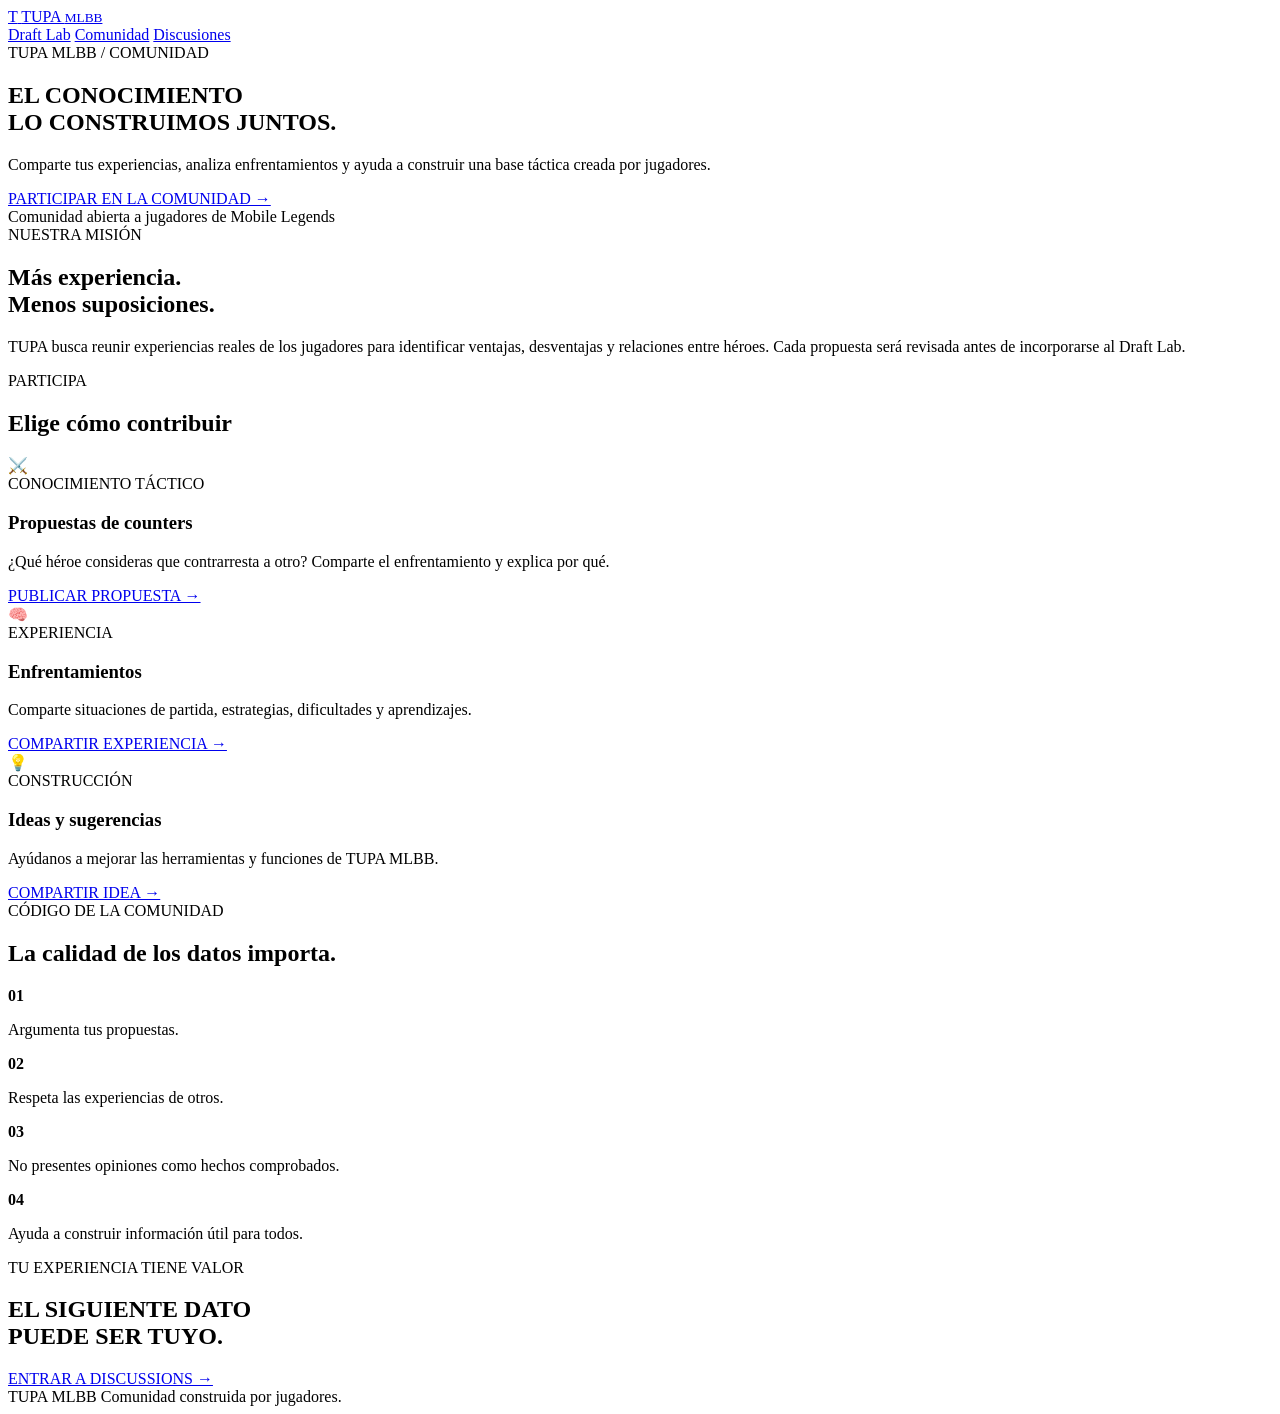
==== community.html @ 21a223ef "Create community.html" ====
<!DOCTYPE html>
<html lang="es">
<head>
  <meta charset="UTF-8">
  <meta name="viewport" content="width=device-width, initial-scale=1.0">
  <meta name="theme-color" content="#080b12">
  <title>Comunidad TUPA | MLBB</title>
  <link rel="stylesheet" href="css/community.css">
</head>
<body>

  <header class="topbar">
    <a class="brand" href="index.html">
      <span class="brand-mark">T</span>
      <span>TUPA <small>MLBB</small></span>
    </a>

    <nav>
      <a href="index.html">Draft Lab</a>
      <a href="community.html" class="active">Comunidad</a>
      <a href="https://github.com/yeismarjose2002-tech/mlbb-lab/discussions"
         target="_blank" rel="noopener">Discusiones</a>
    </nav>
  </header>

  <main>
    <section class="hero">
      <span class="eyebrow">TUPA MLBB / COMUNIDAD</span>
      <h1>EL CONOCIMIENTO<br><span>LO CONSTRUIMOS JUNTOS.</span></h1>
      <p>
        Comparte tus experiencias, analiza enfrentamientos
        y ayuda a construir una base táctica creada por jugadores.
      </p>

      <a class="primary-button"
         href="https://github.com/yeismarjose2002-tech/mlbb-lab/discussions"
         target="_blank" rel="noopener">
        PARTICIPAR EN LA COMUNIDAD →
      </a>

      <div class="hero-note">
        <span class="status-dot"></span>
        Comunidad abierta a jugadores de Mobile Legends
      </div>
    </section>

    <section class="intro section">
      <div>
        <span class="eyebrow">NUESTRA MISIÓN</span>
        <h2>Más experiencia.<br>Menos suposiciones.</h2>
      </div>
      <p>
        TUPA busca reunir experiencias reales de los jugadores para
        identificar ventajas, desventajas y relaciones entre héroes.
        Cada propuesta será revisada antes de incorporarse al Draft Lab.
      </p>
    </section>

    <section class="section">
      <div class="section-heading">
        <span class="eyebrow">PARTICIPA</span>
        <h2>Elige cómo contribuir</h2>
      </div>

      <div class="community-grid">

        <article class="community-card counter-card">
          <div class="card-icon">⚔️</div>
          <span class="card-label">CONOCIMIENTO TÁCTICO</span>
          <h3>Propuestas de counters</h3>
          <p>
            ¿Qué héroe consideras que contrarresta a otro?
            Comparte el enfrentamiento y explica por qué.
          </p>
          <a href="https://github.com/yeismarjose2002-tech/mlbb-lab/discussions"
             target="_blank" rel="noopener">
            PUBLICAR PROPUESTA →
          </a>
        </article>

        <article class="community-card">
          <div class="card-icon">🧠</div>
          <span class="card-label">EXPERIENCIA</span>
          <h3>Enfrentamientos</h3>
          <p>
            Comparte situaciones de partida, estrategias,
            dificultades y aprendizajes.
          </p>
          <a href="https://github.com/yeismarjose2002-tech/mlbb-lab/discussions"
             target="_blank" rel="noopener">
            COMPARTIR EXPERIENCIA →
          </a>
        </article>

        <article class="community-card">
          <div class="card-icon">💡</div>
          <span class="card-label">CONSTRUCCIÓN</span>
          <h3>Ideas y sugerencias</h3>
          <p>
            Ayúdanos a mejorar las herramientas y funciones
            de TUPA MLBB.
          </p>
          <a href="https://github.com/yeismarjose2002-tech/mlbb-lab/discussions"
             target="_blank" rel="noopener">
            COMPARTIR IDEA →
          </a>
        </article>

      </div>
    </section>

    <section class="rules section">
      <span class="eyebrow">CÓDIGO DE LA COMUNIDAD</span>
      <h2>La calidad de los datos importa.</h2>

      <div class="rules-grid">
        <div><strong>01</strong><p>Argumenta tus propuestas.</p></div>
        <div><strong>02</strong><p>Respeta las experiencias de otros.</p></div>
        <div><strong>03</strong><p>No presentes opiniones como hechos comprobados.</p></div>
        <div><strong>04</strong><p>Ayuda a construir información útil para todos.</p></div>
      </div>
    </section>

    <section class="final-cta">
      <span class="eyebrow">TU EXPERIENCIA TIENE VALOR</span>
      <h2>EL SIGUIENTE DATO<br>PUEDE SER TUYO.</h2>
      <a class="primary-button"
         href="https://github.com/yeismarjose2002-tech/mlbb-lab/discussions"
         target="_blank" rel="noopener">
        ENTRAR A DISCUSSIONS →
      </a>
    </section>
  </main>

  <footer>
    <span>TUPA MLBB</span>
    <span>Comunidad construida por jugadores.</span>
  </footer>

  <script src="js/community.js"></script>
</body>
</html>
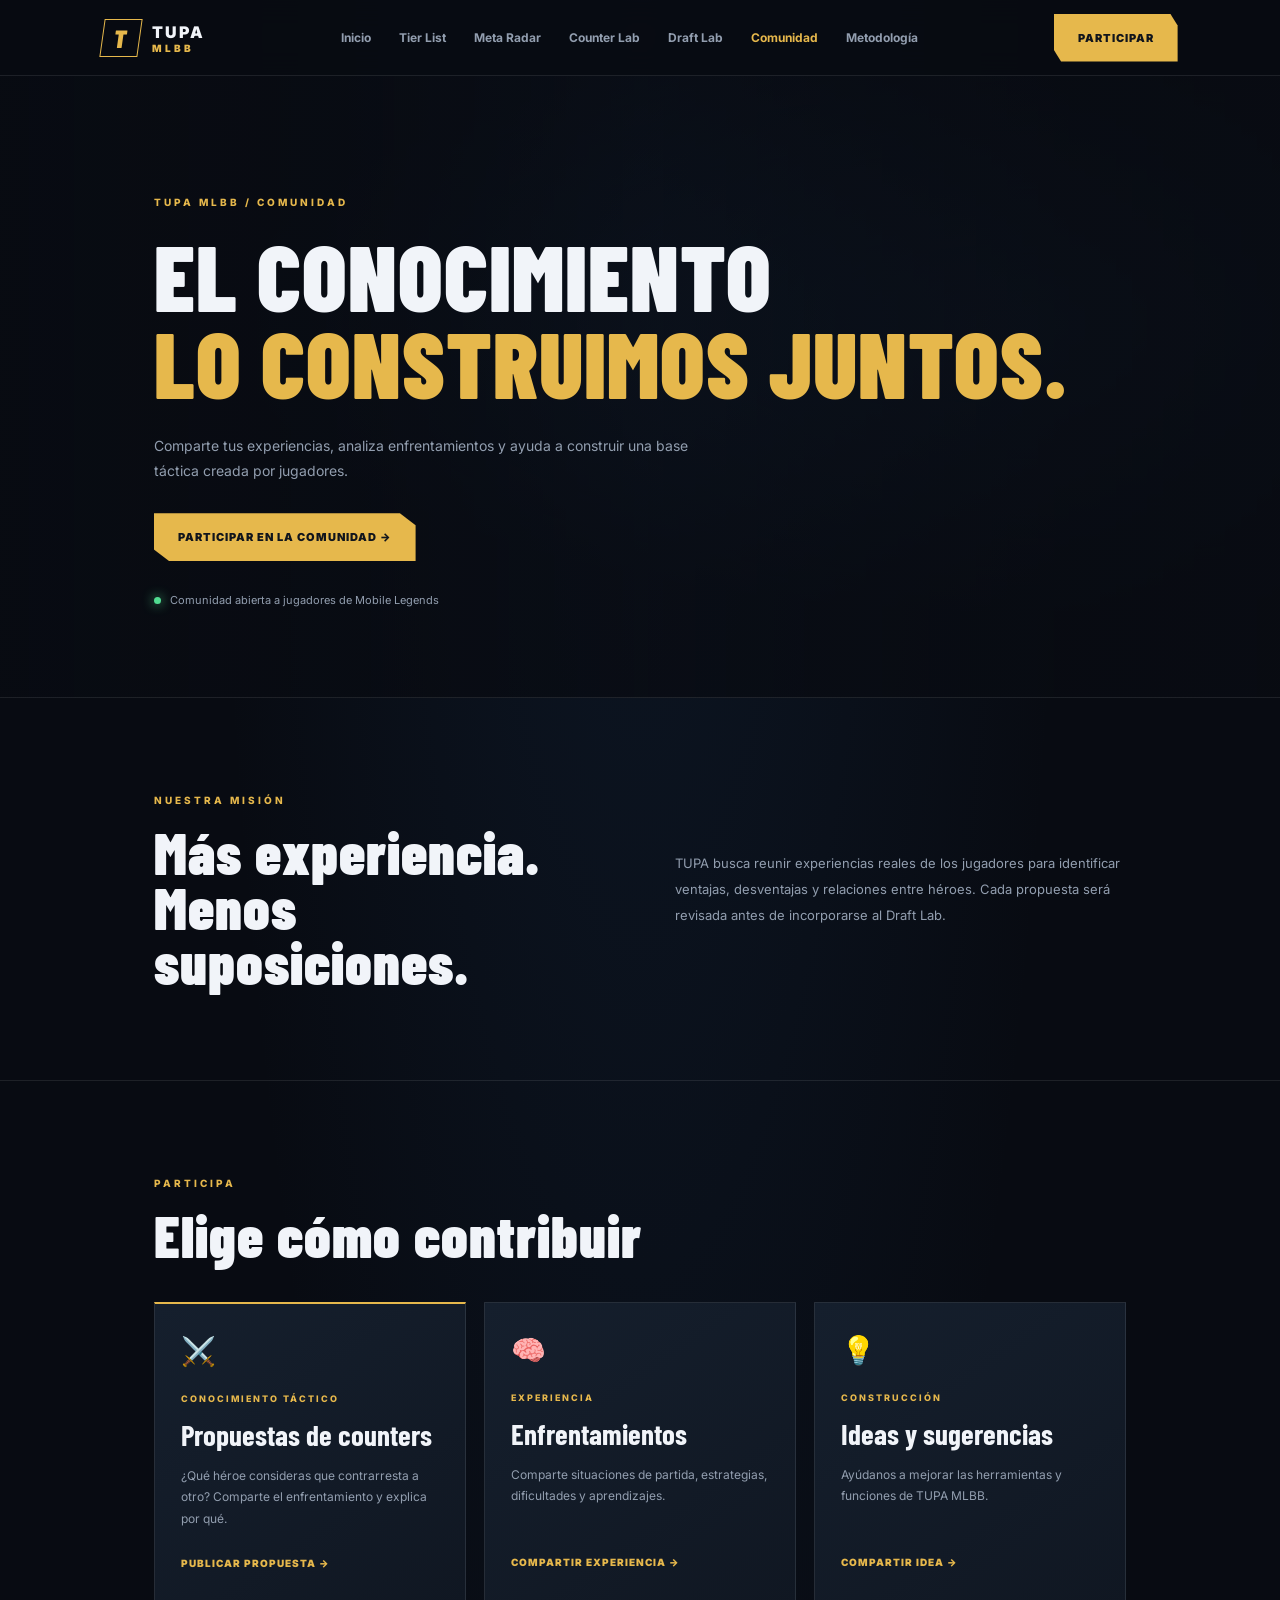
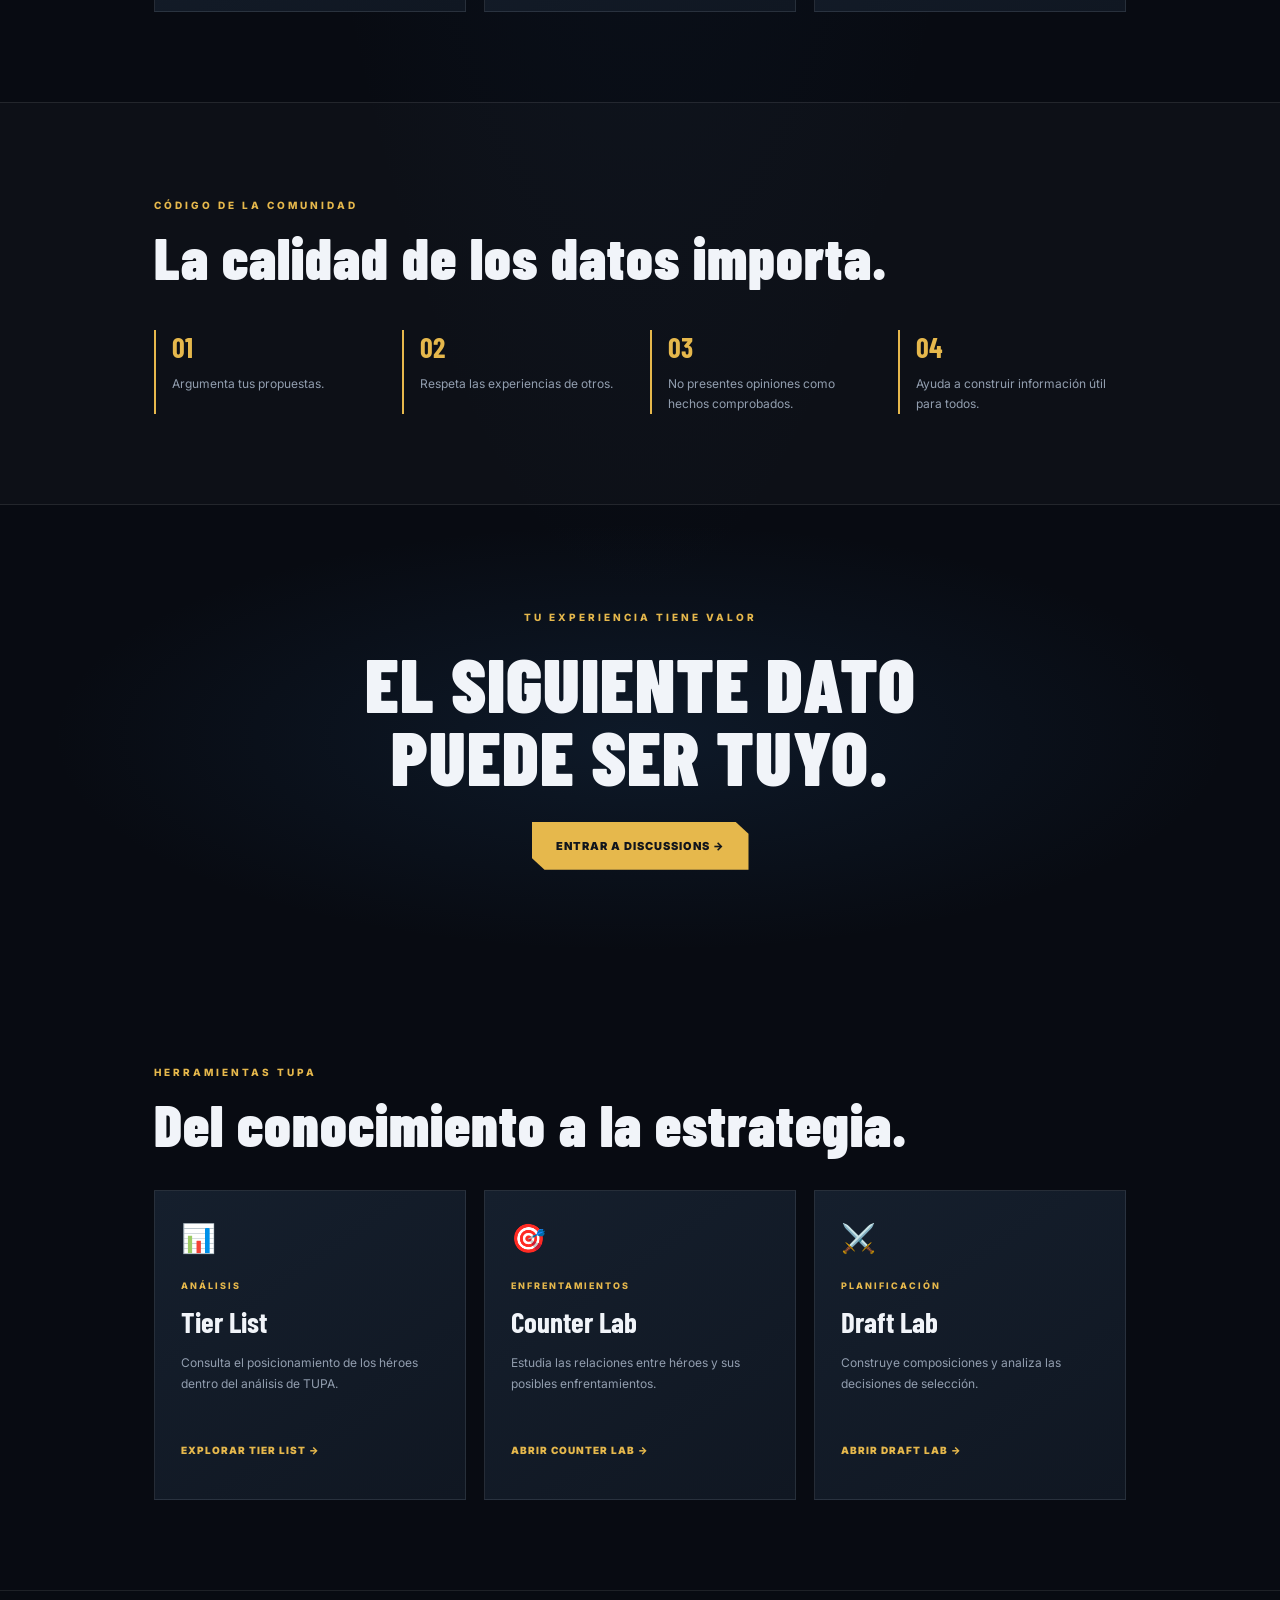
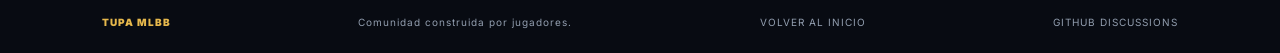
==== commit f22a3b10: "Update community.html" ====
--- a/community.html
+++ b/community.html
@@ -4,7 +4,8 @@
 <head>
   <meta charset="UTF-8">
   <meta name="viewport" content="width=device-width, initial-scale=1.0">
-  <meta name="theme-color" content="#080b12">
+  <meta name="theme-color" content="#100e0b">
+  <meta name="description" content="Comunidad TUPA MLBB: comparte experiencias, analiza counters y construye conocimiento táctico junto a otros jugadores.">
   <title>Comunidad TUPA | MLBB</title>
   <link rel="stylesheet" href="css/community.css">
 </head>
@@ -16,18 +17,34 @@
       <span>TUPA <small>MLBB</small></span>
     </a>
 
-    <nav>
-      <a href="index.html">Draft Lab</a>
+    <nav aria-label="Navegación principal">
+      <a href="index.html">Inicio</a>
+      <a href="tierlist.html">Tier List</a>
+      <a href="metaradar.html">Meta Radar</a>
+      <a href="counterlab.html">Counter Lab</a>
+      <a href="draftlab.html">Draft Lab</a>
       <a href="community.html" class="active">Comunidad</a>
-      <a href="https://github.com/yeismarjose2002-tech/mlbb-lab/discussions"
-         target="_blank" rel="noopener">Discusiones</a>
+      <a href="metodologia.html">Metodología</a>
     </nav>
+
+    <a class="primary-button"
+       href="https://github.com/yeismarjose2002-tech/mlbb-lab/discussions"
+       target="_blank"
+       rel="noopener noreferrer">
+      PARTICIPAR
+    </a>
   </header>
 
   <main>
+
     <section class="hero">
       <span class="eyebrow">TUPA MLBB / COMUNIDAD</span>
-      <h1>EL CONOCIMIENTO<br><span>LO CONSTRUIMOS JUNTOS.</span></h1>
+
+      <h1>
+        EL CONOCIMIENTO<br>
+        <span>LO CONSTRUIMOS JUNTOS.</span>
+      </h1>
+
       <p>
         Comparte tus experiencias, analiza enfrentamientos
         y ayuda a construir una base táctica creada por jugadores.
@@ -35,7 +52,8 @@
 
       <a class="primary-button"
          href="https://github.com/yeismarjose2002-tech/mlbb-lab/discussions"
-         target="_blank" rel="noopener">
+         target="_blank"
+         rel="noopener noreferrer">
         PARTICIPAR EN LA COMUNIDAD →
       </a>
 
@@ -50,6 +68,7 @@
         <span class="eyebrow">NUESTRA MISIÓN</span>
         <h2>Más experiencia.<br>Menos suposiciones.</h2>
       </div>
+
       <p>
         TUPA busca reunir experiencias reales de los jugadores para
         identificar ventajas, desventajas y relaciones entre héroes.
@@ -69,12 +88,15 @@
           <div class="card-icon">⚔️</div>
           <span class="card-label">CONOCIMIENTO TÁCTICO</span>
           <h3>Propuestas de counters</h3>
+
           <p>
             ¿Qué héroe consideras que contrarresta a otro?
             Comparte el enfrentamiento y explica por qué.
           </p>
+
           <a href="https://github.com/yeismarjose2002-tech/mlbb-lab/discussions"
-             target="_blank" rel="noopener">
+             target="_blank"
+             rel="noopener noreferrer">
             PUBLICAR PROPUESTA →
           </a>
         </article>
@@ -83,12 +105,15 @@
           <div class="card-icon">🧠</div>
           <span class="card-label">EXPERIENCIA</span>
           <h3>Enfrentamientos</h3>
+
           <p>
             Comparte situaciones de partida, estrategias,
             dificultades y aprendizajes.
           </p>
+
           <a href="https://github.com/yeismarjose2002-tech/mlbb-lab/discussions"
-             target="_blank" rel="noopener">
+             target="_blank"
+             rel="noopener noreferrer">
             COMPARTIR EXPERIENCIA →
           </a>
         </article>
@@ -97,12 +122,15 @@
           <div class="card-icon">💡</div>
           <span class="card-label">CONSTRUCCIÓN</span>
           <h3>Ideas y sugerencias</h3>
+
           <p>
             Ayúdanos a mejorar las herramientas y funciones
             de TUPA MLBB.
           </p>
+
           <a href="https://github.com/yeismarjose2002-tech/mlbb-lab/discussions"
-             target="_blank" rel="noopener">
+             target="_blank"
+             rel="noopener noreferrer">
             COMPARTIR IDEA →
           </a>
         </article>
@@ -115,27 +143,90 @@
       <h2>La calidad de los datos importa.</h2>
 
       <div class="rules-grid">
-        <div><strong>01</strong><p>Argumenta tus propuestas.</p></div>
-        <div><strong>02</strong><p>Respeta las experiencias de otros.</p></div>
-        <div><strong>03</strong><p>No presentes opiniones como hechos comprobados.</p></div>
-        <div><strong>04</strong><p>Ayuda a construir información útil para todos.</p></div>
+        <div>
+          <strong>01</strong>
+          <p>Argumenta tus propuestas.</p>
+        </div>
+
+        <div>
+          <strong>02</strong>
+          <p>Respeta las experiencias de otros.</p>
+        </div>
+
+        <div>
+          <strong>03</strong>
+          <p>No presentes opiniones como hechos comprobados.</p>
+        </div>
+
+        <div>
+          <strong>04</strong>
+          <p>Ayuda a construir información útil para todos.</p>
+        </div>
       </div>
     </section>
 
     <section class="final-cta">
       <span class="eyebrow">TU EXPERIENCIA TIENE VALOR</span>
-      <h2>EL SIGUIENTE DATO<br>PUEDE SER TUYO.</h2>
+
+      <h2>
+        EL SIGUIENTE DATO<br>
+        PUEDE SER TUYO.
+      </h2>
+
       <a class="primary-button"
          href="https://github.com/yeismarjose2002-tech/mlbb-lab/discussions"
-         target="_blank" rel="noopener">
+         target="_blank"
+         rel="noopener noreferrer">
         ENTRAR A DISCUSSIONS →
       </a>
     </section>
+
+    <section class="section community-tools">
+      <div class="section-heading">
+        <span class="eyebrow">HERRAMIENTAS TUPA</span>
+        <h2>Del conocimiento a la estrategia.</h2>
+      </div>
+
+      <div class="community-grid">
+
+        <article class="community-card">
+          <div class="card-icon">📊</div>
+          <span class="card-label">ANÁLISIS</span>
+          <h3>Tier List</h3>
+          <p>Consulta el posicionamiento de los héroes dentro del análisis de TUPA.</p>
+          <a href="tierlist.html">EXPLORAR TIER LIST →</a>
+        </article>
+
+        <article class="community-card">
+          <div class="card-icon">🎯</div>
+          <span class="card-label">ENFRENTAMIENTOS</span>
+          <h3>Counter Lab</h3>
+          <p>Estudia las relaciones entre héroes y sus posibles enfrentamientos.</p>
+          <a href="counterlab.html">ABRIR COUNTER LAB →</a>
+        </article>
+
+        <article class="community-card">
+          <div class="card-icon">⚔️</div>
+          <span class="card-label">PLANIFICACIÓN</span>
+          <h3>Draft Lab</h3>
+          <p>Construye composiciones y analiza las decisiones de selección.</p>
+          <a href="draftlab.html">ABRIR DRAFT LAB →</a>
+        </article>
+
+      </div>
+    </section>
+
   </main>
 
   <footer>
     <span>TUPA MLBB</span>
     <span>Comunidad construida por jugadores.</span>
+    <a href="index.html">VOLVER AL INICIO</a>
+    <a href="https://github.com/yeismarjose2002-tech/mlbb-lab/discussions"
+       target="_blank"
+       rel="noopener noreferrer">
+      GITHUB DISCUSSIONS
+    </a>
   </footer>
 
   <script src="js/community.js"></script>
--- a/css/community.css
+++ b/css/community.css
@@ -0,0 +1,450 @@
+
+@import url('https://fonts.googleapis.com/css2?family=Barlow+Condensed:wght@400;500;600;700;800;900&family=Inter:wght@400;500;600;700;800&display=swap');
+
+:root {
+  --bg: #080b12;
+  --surface: #101722;
+  --surface-light: #151f2d;
+  --gold: #e6b84c;
+  --gold-light: #ffda78;
+  --blue: #43a5ff;
+  --red: #ff596b;
+  --text: #f1f4f9;
+  --muted: #929eaf;
+  --border: rgba(255,255,255,.09);
+}
+
+* {
+  margin: 0;
+  padding: 0;
+  box-sizing: border-box;
+}
+
+html {
+  scroll-behavior: smooth;
+}
+
+body {
+  background:
+    radial-gradient(ellipse at 50% 0%, rgba(36,80,130,.17), transparent 48%),
+    var(--bg);
+  color: var(--text);
+  font-family: 'Inter', sans-serif;
+  min-height: 100vh;
+}
+
+a {
+  color: inherit;
+  text-decoration: none;
+}
+
+.topbar {
+  min-height: 76px;
+  padding: 0 8%;
+  display: flex;
+  align-items: center;
+  justify-content: space-between;
+  border-bottom: 1px solid var(--border);
+  background: rgba(8,11,18,.92);
+  position: sticky;
+  top: 0;
+  z-index: 10;
+  backdrop-filter: blur(14px);
+}
+
+.brand {
+  display: flex;
+  align-items: center;
+  gap: 12px;
+  font-weight: 900;
+  letter-spacing: 2px;
+}
+
+.brand small {
+  color: var(--gold);
+  font-size: 10px;
+  display: block;
+  letter-spacing: 3px;
+}
+
+.brand-mark {
+  width: 38px;
+  height: 38px;
+  display: grid;
+  place-items: center;
+  border: 1px solid var(--gold);
+  color: var(--gold);
+  font-family: 'Barlow Condensed', sans-serif;
+  font-size: 25px;
+  font-weight: 900;
+  transform: skew(-8deg);
+}
+
+nav {
+  display: flex;
+  align-items: center;
+  gap: 28px;
+}
+
+nav a {
+  color: var(--muted);
+  font-size: 12px;
+  font-weight: 700;
+  transition: .2s;
+}
+
+nav a:hover,
+nav a.active {
+  color: var(--gold);
+}
+
+.hero {
+  min-height: 580px;
+  padding: 120px 12% 90px;
+  display: flex;
+  flex-direction: column;
+  justify-content: center;
+  align-items: flex-start;
+  background:
+    linear-gradient(90deg, rgba(8,11,18,.98), rgba(8,11,18,.76), rgba(8,11,18,.92)),
+    radial-gradient(ellipse at 80% 40%, rgba(49,112,174,.23), transparent 55%);
+  border-bottom: 1px solid var(--border);
+}
+
+.eyebrow {
+  color: var(--gold);
+  font-size: 10px;
+  font-weight: 800;
+  letter-spacing: 3px;
+  text-transform: uppercase;
+}
+
+.hero h1,
+.section h2,
+.final-cta h2 {
+  font-family: 'Barlow Condensed', sans-serif;
+  font-weight: 900;
+  line-height: .95;
+  letter-spacing: 1px;
+}
+
+.hero h1 {
+  margin-top: 24px;
+  font-size: clamp(48px, 8vw, 92px);
+}
+
+.hero h1 span {
+  color: var(--gold);
+}
+
+.hero > p {
+  max-width: 580px;
+  color: var(--muted);
+  line-height: 1.8;
+  font-size: 14px;
+  margin: 26px 0 30px;
+}
+
+.primary-button {
+  display: inline-flex;
+  align-items: center;
+  justify-content: center;
+  min-height: 48px;
+  padding: 0 24px;
+  background: var(--gold);
+  color: #11151c;
+  font-size: 11px;
+  font-weight: 900;
+  letter-spacing: 1px;
+  transition: .25s;
+  clip-path: polygon(0 0, 94% 0, 100% 25%, 100% 100%, 6% 100%, 0 75%);
+}
+
+.primary-button:hover {
+  background: var(--gold-light);
+  transform: translateY(-3px);
+}
+
+.hero-note {
+  margin-top: 32px;
+  color: var(--muted);
+  font-size: 11px;
+  display: flex;
+  align-items: center;
+  gap: 9px;
+}
+
+.status-dot {
+  width: 7px;
+  height: 7px;
+  border-radius: 50%;
+  background: #51dc91;
+  box-shadow: 0 0 12px #51dc91;
+}
+
+.section {
+  padding: 90px 12%;
+}
+
+.intro {
+  display: grid;
+  grid-template-columns: 1fr 1fr;
+  gap: 70px;
+  align-items: center;
+  border-bottom: 1px solid var(--border);
+}
+
+.section h2 {
+  font-size: clamp(38px, 5vw, 58px);
+  margin-top: 17px;
+}
+
+.intro > p {
+  color: var(--muted);
+  font-size: 13px;
+  line-height: 2;
+}
+
+.section-heading {
+  margin-bottom: 38px;
+}
+
+.community-grid {
+  display: grid;
+  grid-template-columns: repeat(3, 1fr);
+  gap: 18px;
+}
+
+.community-card {
+  background: linear-gradient(145deg, var(--surface-light), var(--surface));
+  border: 1px solid var(--border);
+  padding: 30px 26px;
+  min-height: 310px;
+  position: relative;
+  overflow: hidden;
+  transition: .25s;
+}
+
+.community-card:hover {
+  transform: translateY(-6px);
+  border-color: rgba(230,184,76,.55);
+}
+
+.counter-card {
+  border-top: 2px solid var(--gold);
+}
+
+.card-icon {
+  font-size: 28px;
+  margin-bottom: 25px;
+}
+
+.card-label {
+  display: block;
+  color: var(--gold);
+  font-size: 9px;
+  letter-spacing: 2px;
+  font-weight: 800;
+  margin-bottom: 13px;
+}
+
+.community-card h3 {
+  font-family: 'Barlow Condensed', sans-serif;
+  font-size: 29px;
+  margin-bottom: 13px;
+}
+
+.community-card p {
+  color: var(--muted);
+  font-size: 12px;
+  line-height: 1.8;
+  min-height: 70px;
+}
+
+.community-card > a {
+  display: inline-block;
+  margin-top: 22px;
+  color: var(--gold);
+  font-size: 10px;
+  font-weight: 900;
+  letter-spacing: 1px;
+}
+
+.community-card > a:hover {
+  color: var(--gold-light);
+}
+
+.rules {
+  background: rgba(255,255,255,.018);
+  border-top: 1px solid var(--border);
+  border-bottom: 1px solid var(--border);
+}
+
+.rules-grid {
+  display: grid;
+  grid-template-columns: repeat(4, 1fr);
+  gap: 20px;
+  margin-top: 45px;
+}
+
+.rules-grid > div {
+  border-left: 2px solid var(--gold);
+  padding-left: 16px;
+}
+
+.rules-grid strong {
+  color: var(--gold);
+  font-family: 'Barlow Condensed', sans-serif;
+  font-size: 28px;
+}
+
+.rules-grid p {
+  color: var(--muted);
+  font-size: 12px;
+  line-height: 1.7;
+  margin-top: 10px;
+}
+
+.final-cta {
+  text-align: center;
+  padding: 100px 20px;
+  background: radial-gradient(ellipse at center, rgba(40,91,145,.18), transparent 65%);
+}
+
+.final-cta h2 {
+  font-size: clamp(45px, 7vw, 76px);
+  margin: 22px 0 30px;
+}
+
+.final-cta .primary-button {
+  margin: auto;
+}
+
+footer {
+  border-top: 1px solid var(--border);
+  padding: 25px 8%;
+  display: flex;
+  justify-content: space-between;
+  color: var(--muted);
+  font-size: 10px;
+  letter-spacing: 1px;
+}
+
+footer span:first-child {
+  color: var(--gold);
+  font-weight: 900;
+}
+
+@media (max-width: 850px) {
+  .topbar {
+    padding: 16px 5%;
+    flex-wrap: wrap;
+    gap: 16px;
+  }
+
+  nav {
+    gap: 16px;
+    flex-wrap: wrap;
+  }
+
+  .hero {
+    padding: 90px 7%;
+    min-height: 500px;
+  }
+
+  .section {
+    padding: 70px 7%;
+  }
+
+  .community-grid {
+    grid-template-columns: 1fr;
+  }
+
+  .community-card {
+    min-height: auto;
+  }
+
+  .community-card p {
+    min-height: auto;
+  }
+
+  .intro {
+    grid-template-columns: 1fr;
+    gap: 25px;
+  }
+
+  .rules-grid {
+    grid-template-columns: repeat(2, 1fr);
+  }
+}
+
+@media (max-width: 480px) {
+  nav {
+    gap: 12px;
+  }
+
+  nav a {
+    font-size: 10px;
+  }
+
+  .hero h1 {
+    font-size: 48px;
+  }
+
+  .rules-grid {
+    grid-template-columns: 1fr;
+  }
+
+  footer {
+    flex-direction: column;
+    gap: 10px;
+  }
+}
+/* NAVEGACIÓN UNIFICADA TUPA */
+.topbar {
+  position: sticky;
+  top: 0;
+  z-index: 1000;
+  min-height: 76px;
+}
+
+.main-nav {
+  display: flex;
+  align-items: center;
+  gap: 22px;
+  min-width: 0;
+}
+
+.main-nav a {
+  white-space: nowrap;
+  padding: 10px 0;
+}
+
+.main-nav a.active {
+  color: var(--gold);
+  border-bottom: 2px solid var(--gold);
+}
+
+@media (max-width: 700px) {
+  .topbar {
+    display: flex;
+    flex-wrap: wrap;
+    justify-content: space-between;
+    gap: 10px;
+    padding: 12px 16px;
+  }
+
+  .main-nav {
+    width: 100%;
+    overflow-x: auto;
+    overflow-y: hidden;
+    gap: 20px;
+    padding: 8px 0;
+    scrollbar-width: thin;
+    -webkit-overflow-scrolling: touch;
+  }
+
+  .main-nav a {
+    flex: 0 0 auto;
+  }
+}
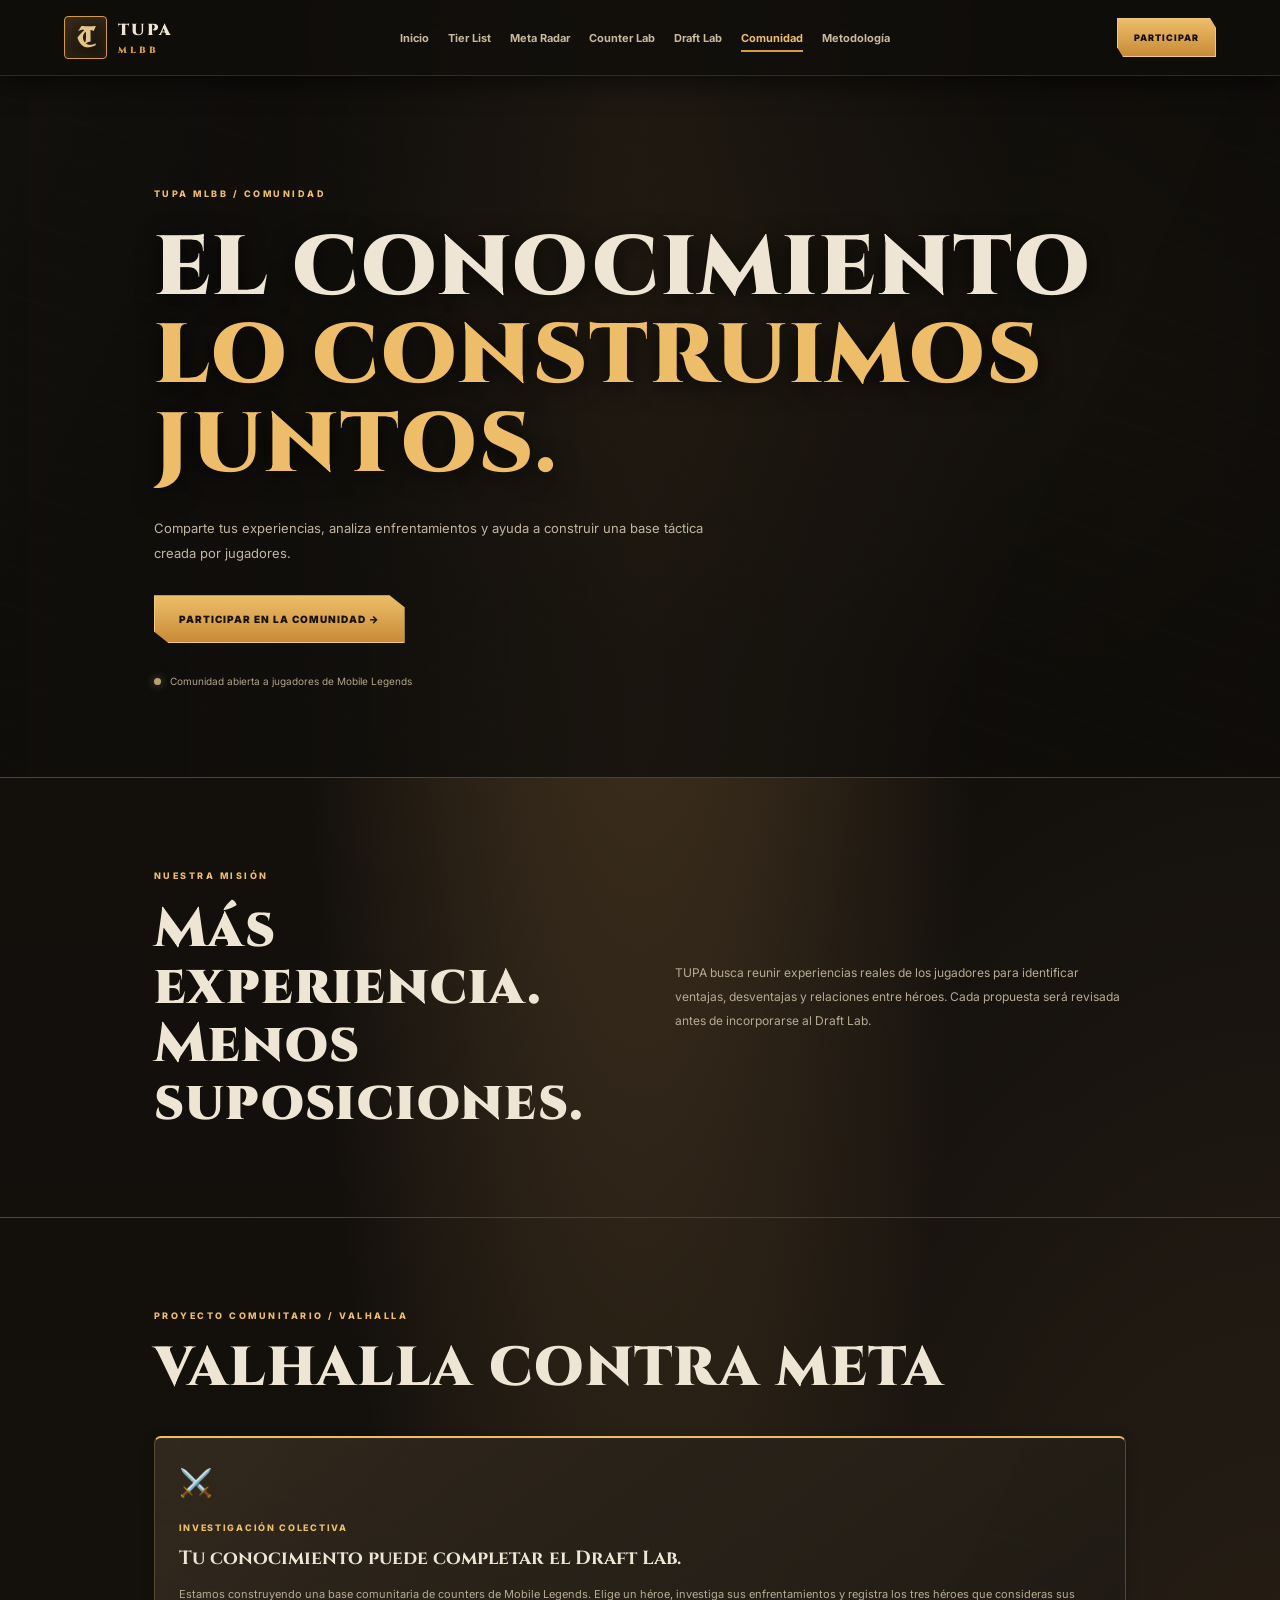
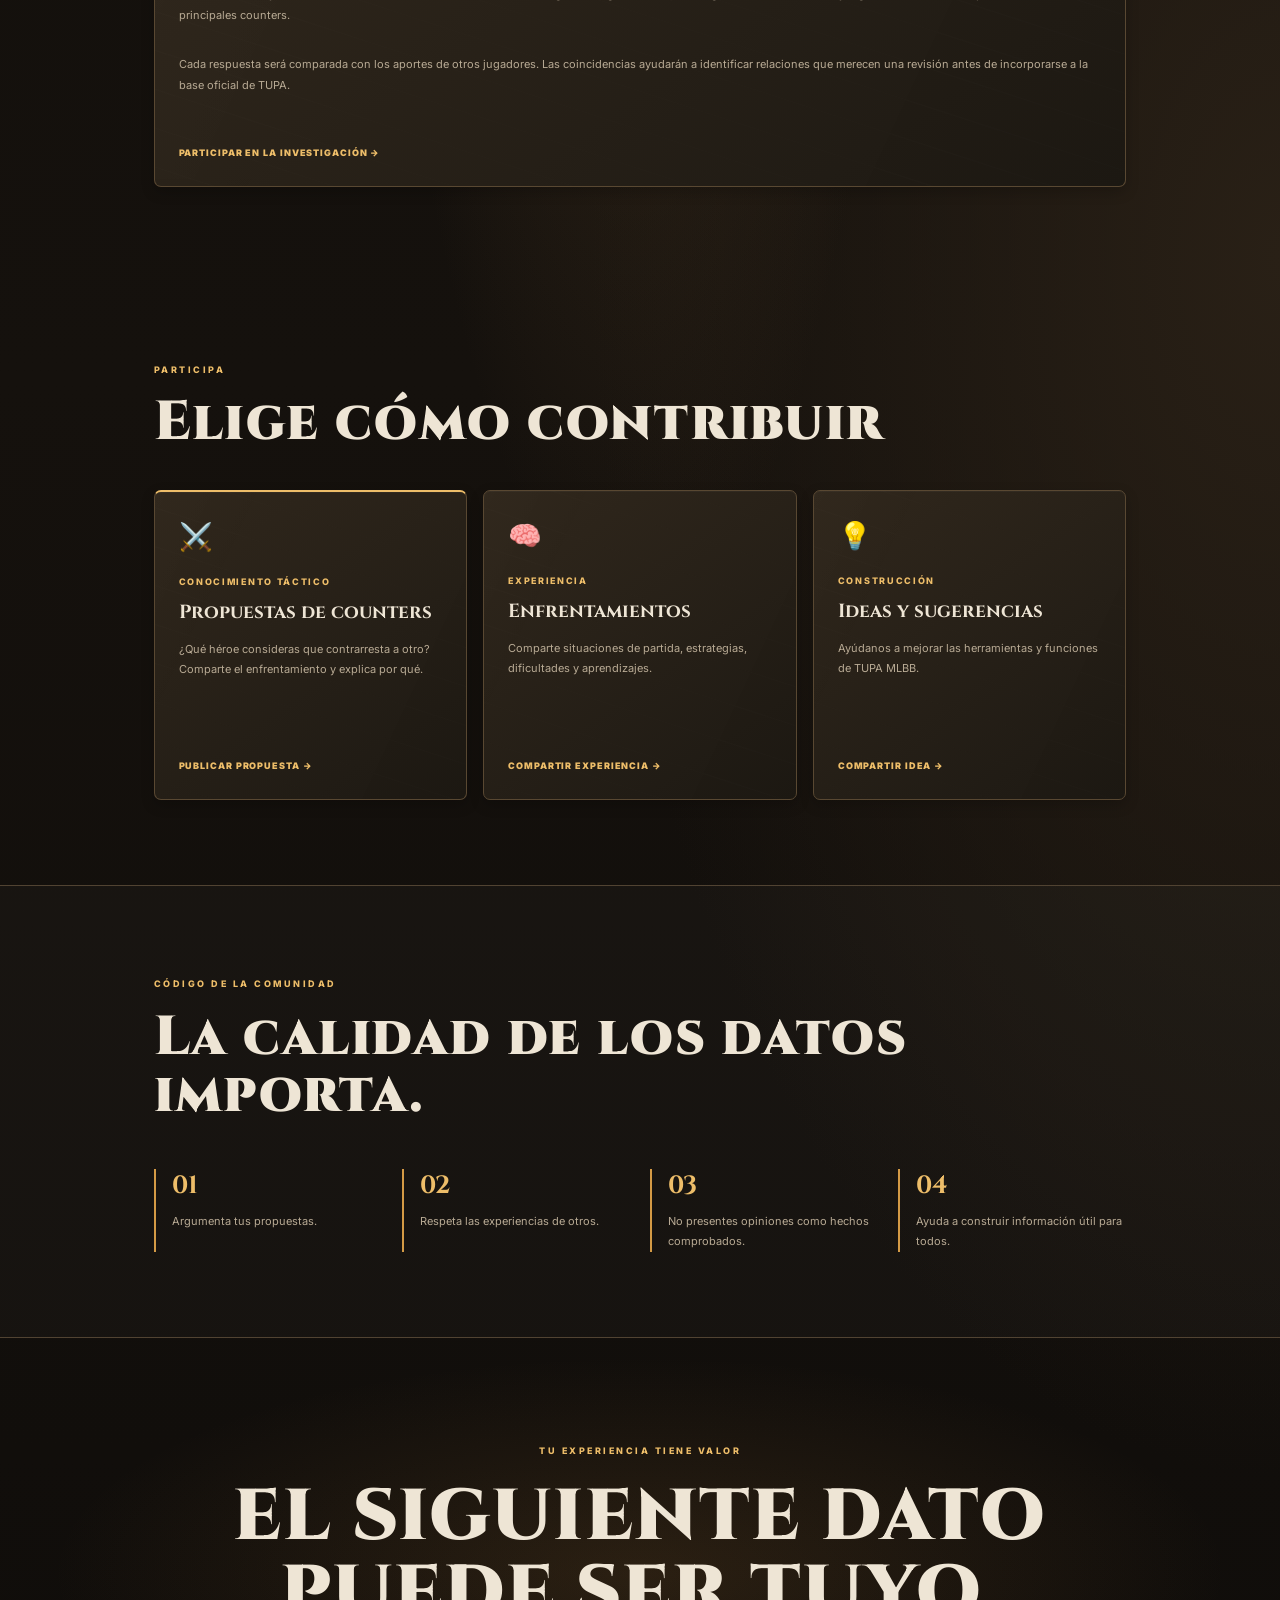
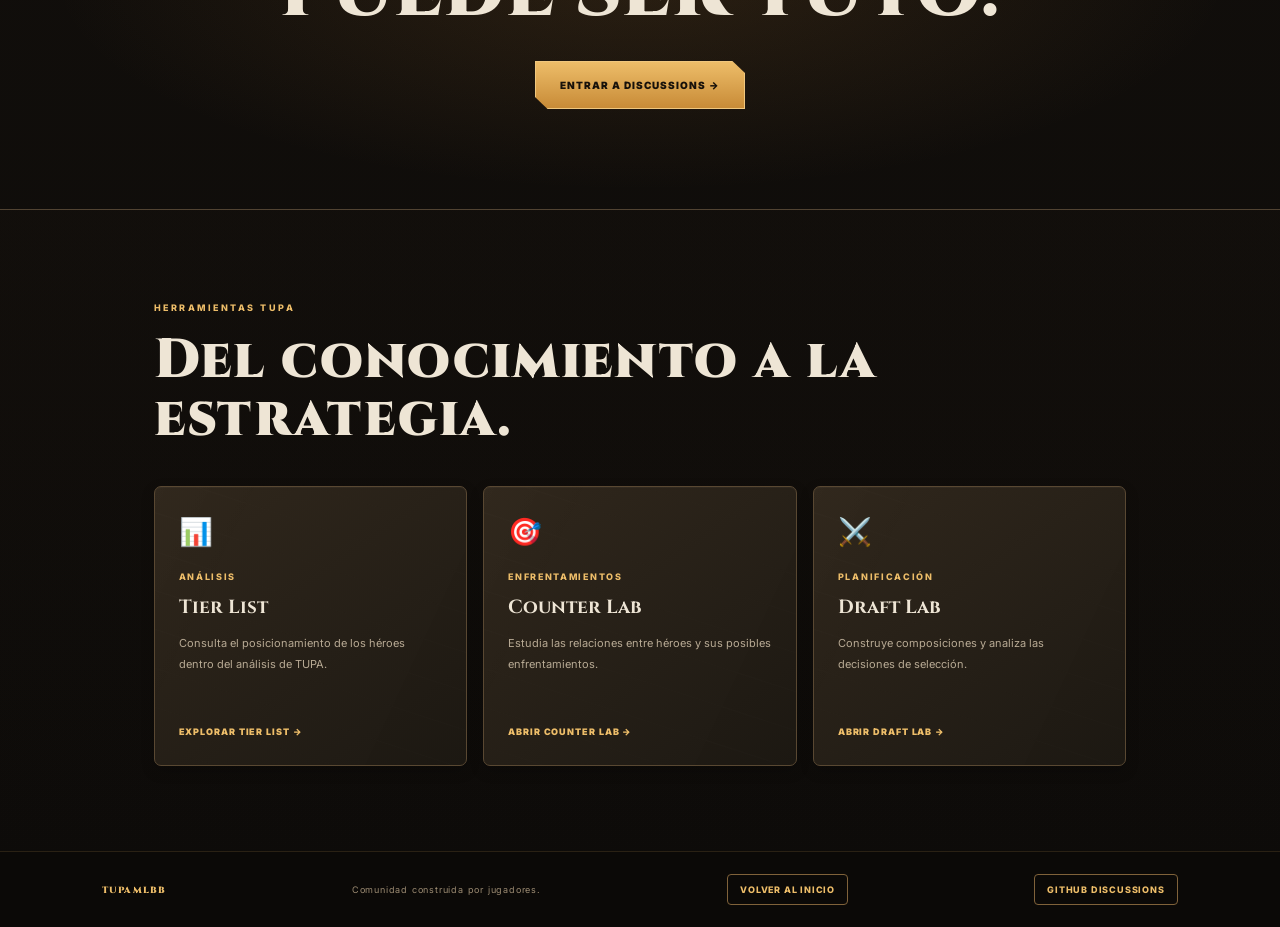
==== commit 5ddbd678: "Update community.html" ====
--- a/community.html
+++ b/community.html
@@ -76,6 +76,39 @@
       </p>
     </section>
 
+    <!-- VALHALLA CONTRA META -->
+    <section class="section">
+      <div class="section-heading">
+        <span class="eyebrow">PROYECTO COMUNITARIO / VALHALLA</span>
+        <h2>VALHALLA CONTRA META</h2>
+      </div>
+
+      <article class="community-card counter-card">
+        <div class="card-icon">⚔️</div>
+        <span class="card-label">INVESTIGACIÓN COLECTIVA</span>
+
+        <h3>Tu conocimiento puede completar el Draft Lab.</h3>
+
+        <p>
+          Estamos construyendo una base comunitaria de counters de
+          Mobile Legends. Elige un héroe, investiga sus enfrentamientos
+          y registra los tres héroes que consideras sus principales counters.
+        </p>
+
+        <p>
+          Cada respuesta será comparada con los aportes de otros jugadores.
+          Las coincidencias ayudarán a identificar relaciones que merecen
+          una revisión antes de incorporarse a la base oficial de TUPA.
+        </p>
+
+        <a href="https://docs.google.com/forms/d/e/1FAIpQLSfBxtpKlqXp9rQHNOJJIT8Wi_oMzoqbaagi4nQpfPdy-Td_nw/viewform?usp=header"
+           target="_blank"
+           rel="noopener noreferrer">
+          PARTICIPAR EN LA INVESTIGACIÓN →
+        </a>
+      </article>
+    </section>
+
     <section class="section">
       <div class="section-heading">
         <span class="eyebrow">PARTICIPA</span>
--- a/css/community.css
+++ b/css/community.css
@@ -1,17 +1,25 @@
 
-@import url('https://fonts.googleapis.com/css2?family=Barlow+Condensed:wght@400;500;600;700;800;900&family=Inter:wght@400;500;600;700;800&display=swap');
+@import url('https://fonts.googleapis.com/css2?family=Cinzel:wght@400;500;600;700;800;900&family=UnifrakturCook:wght@700&family=Inter:wght@400;500;600;700;800&display=swap');
+
+/* ==========================================
+   TUPA MLBB — IDENTIDAD VISUAL
+========================================== */
 
 :root {
-  --bg: #080b12;
-  --surface: #101722;
-  --surface-light: #151f2d;
-  --gold: #e6b84c;
-  --gold-light: #ffda78;
+  --bg: #100e0b;
+  --surface: #1b1813;
+  --surface-light: #292218;
+  --gold: #d49a45;
+  --gold-light: #edbd69;
   --blue: #43a5ff;
   --red: #ff596b;
-  --text: #f1f4f9;
-  --muted: #929eaf;
-  --border: rgba(255,255,255,.09);
+  --text: #eee5d5;
+  --muted: #b2a38d;
+  --border: #514332;
+
+  --font-display: 'Cinzel', Georgia, serif;
+  --font-gothic: 'UnifrakturCook', Georgia, serif;
+  --font-ui: 'Inter', Arial, sans-serif;
 }
 
 * {
@@ -22,15 +30,20 @@
 
 html {
   scroll-behavior: smooth;
+  scroll-padding-top: 100px;
 }
 
 body {
+  min-height: 100vh;
+  width: 100%;
+  max-width: 100%;
+  overflow-x: hidden;
   background:
-    radial-gradient(ellipse at 50% 0%, rgba(36,80,130,.17), transparent 48%),
-    var(--bg);
+    radial-gradient(ellipse at 50% -12%, #594329 0, transparent 42%),
+    radial-gradient(ellipse at 100% 45%, #292016 0, transparent 38%),
+    linear-gradient(180deg, #100e0b 0%, #15110d 48%, #0d0b09 100%);
   color: var(--text);
-  font-family: 'Inter', sans-serif;
-  min-height: 100vh;
+  font-family: var(--font-ui);
 }
 
 a {
@@ -38,334 +51,678 @@
   text-decoration: none;
 }
 
+button,
+input,
+select,
+textarea {
+  font-family: var(--font-ui);
+}
+
+img {
+  max-width: 100%;
+}
+
+/* ==========================================
+   HEADER Y NAVEGACIÓN
+========================================== */
+
 .topbar {
   min-height: 76px;
-  padding: 0 8%;
+  padding: 12px 5%;
   display: flex;
   align-items: center;
   justify-content: space-between;
-  border-bottom: 1px solid var(--border);
-  background: rgba(8,11,18,.92);
+  gap: 22px;
+
+  border-bottom: 1px solid #80623a55;
+  background: rgba(16, 14, 11, .96);
+
   position: sticky;
   top: 0;
-  z-index: 10;
+  z-index: 1000;
+
   backdrop-filter: blur(14px);
+  box-shadow: 0 8px 28px #0008;
 }
 
 .brand {
   display: flex;
   align-items: center;
-  gap: 12px;
+  gap: 11px;
+  flex-shrink: 0;
+
+  color: var(--text);
+  font-family: var(--font-display);
   font-weight: 900;
   letter-spacing: 2px;
 }
 
 .brand small {
+  display: block;
   color: var(--gold);
-  font-size: 10px;
-  display: block;
+  font-family: var(--font-display);
+  font-size: 9px;
   letter-spacing: 3px;
+  margin-top: 3px;
 }
 
 .brand-mark {
-  width: 38px;
-  height: 38px;
+  width: 43px;
+  height: 43px;
+  flex: 0 0 43px;
+
   display: grid;
   place-items: center;
+
   border: 1px solid var(--gold);
-  color: var(--gold);
-  font-family: 'Barlow Condensed', sans-serif;
-  font-size: 25px;
-  font-weight: 900;
-  transform: skew(-8deg);
-}
-
-nav {
+  border-radius: 4px;
+
+  background: linear-gradient(145deg, #332719, #17120d);
+  color: #e4c58b;
+
+  font-family: var(--font-gothic);
+  font-size: 29px;
+  font-weight: 700;
+  line-height: 1;
+  letter-spacing: -1px;
+
+  box-shadow: inset 0 0 12px #d49a4520;
+}
+
+/* Navegación principal */
+
+.topbar nav {
   display: flex;
   align-items: center;
-  gap: 28px;
-}
-
-nav a {
-  color: var(--muted);
-  font-size: 12px;
+  justify-content: center;
+  gap: 19px;
+  min-width: 0;
+}
+
+.topbar nav a {
+  position: relative;
+  white-space: nowrap;
+
+  padding: 10px 0;
+
+  color: #c9b99f;
+  font-size: 11px;
   font-weight: 700;
-  transition: .2s;
-}
-
-nav a:hover,
-nav a.active {
-  color: var(--gold);
-}
+
+  transition: color .2s ease;
+}
+
+.topbar nav a::after {
+  content: "";
+  position: absolute;
+  left: 0;
+  bottom: 3px;
+
+  width: 0;
+  height: 2px;
+
+  background: var(--gold);
+  transition: width .2s ease;
+}
+
+.topbar nav a:hover,
+.topbar nav a.active {
+  color: var(--gold-light);
+}
+
+.topbar nav a:hover::after,
+.topbar nav a.active::after {
+  width: 100%;
+}
+
+/* Botón del header */
+
+.topbar > .primary-button {
+  flex-shrink: 0;
+  min-height: 39px;
+  padding: 0 16px;
+  font-size: 9px;
+}
+
+/* ==========================================
+   BOTONES
+========================================== */
+
+.primary-button {
+  display: inline-flex;
+  align-items: center;
+  justify-content: center;
+
+  min-height: 48px;
+  padding: 0 24px;
+
+  background: linear-gradient(180deg, #edbd69, #c88b37);
+  color: #17110a;
+
+  border: 1px solid #f0c77e;
+
+  font-size: 10px;
+  font-weight: 900;
+  letter-spacing: 1px;
+  text-align: center;
+
+  clip-path: polygon(
+    0 0,
+    94% 0,
+    100% 25%,
+    100% 100%,
+    6% 100%,
+    0 75%
+  );
+
+  transition:
+    background .2s ease,
+    color .2s ease,
+    transform .2s ease,
+    box-shadow .2s ease;
+}
+
+.primary-button:hover {
+  background: #ffe0a3;
+  color: #100e0b;
+  transform: translateY(-3px);
+  box-shadow: 0 8px 22px #d49a4533;
+}
+
+/* ==========================================
+   TEXTOS GENERALES
+========================================== */
+
+.eyebrow {
+  color: var(--gold-light);
+  font-size: 9px;
+  font-weight: 800;
+  letter-spacing: 2.5px;
+  text-transform: uppercase;
+  line-height: 1.7;
+}
+
+/* ==========================================
+   HERO PRINCIPAL
+========================================== */
 
 .hero {
   min-height: 580px;
-  padding: 120px 12% 90px;
+  padding: 110px 12% 90px;
+
   display: flex;
   flex-direction: column;
   justify-content: center;
   align-items: flex-start;
+
+  position: relative;
+  overflow: hidden;
+
   background:
-    linear-gradient(90deg, rgba(8,11,18,.98), rgba(8,11,18,.76), rgba(8,11,18,.92)),
-    radial-gradient(ellipse at 80% 40%, rgba(49,112,174,.23), transparent 55%);
+    linear-gradient(
+      90deg,
+      rgba(16, 14, 11, .98),
+      rgba(16, 14, 11, .76),
+      rgba(16, 14, 11, .92)
+    ),
+    radial-gradient(
+      ellipse at 80% 40%,
+      rgba(173, 119, 54, .22),
+      transparent 55%
+    );
+
   border-bottom: 1px solid var(--border);
 }
 
-.eyebrow {
-  color: var(--gold);
-  font-size: 10px;
-  font-weight: 800;
-  letter-spacing: 3px;
-  text-transform: uppercase;
+.hero::before {
+  content: "";
+  position: absolute;
+  inset: 0;
+  pointer-events: none;
+
+  background:
+    linear-gradient(115deg, #ffffff06, transparent 25% 75%, #00000012),
+    repeating-linear-gradient(
+      18deg,
+      transparent 0 17px,
+      #ffffff04 18px,
+      transparent 19px 37px
+    );
+
+  opacity: .5;
+}
+
+.hero > * {
+  position: relative;
 }
 
 .hero h1,
 .section h2,
 .final-cta h2 {
-  font-family: 'Barlow Condensed', sans-serif;
+  font-family: var(--font-display);
   font-weight: 900;
-  line-height: .95;
-  letter-spacing: 1px;
+  line-height: 1.05;
+  letter-spacing: .025em;
 }
 
 .hero h1 {
   margin-top: 24px;
-  font-size: clamp(48px, 8vw, 92px);
+  font-size: clamp(43px, 7vw, 84px);
+  text-shadow: 0 5px 24px #000b;
 }
 
 .hero h1 span {
-  color: var(--gold);
+  color: var(--gold-light);
 }
 
 .hero > p {
   max-width: 580px;
-  color: var(--muted);
-  line-height: 1.8;
-  font-size: 14px;
   margin: 26px 0 30px;
-}
-
-.primary-button {
-  display: inline-flex;
-  align-items: center;
-  justify-content: center;
-  min-height: 48px;
-  padding: 0 24px;
-  background: var(--gold);
-  color: #11151c;
-  font-size: 11px;
-  font-weight: 900;
-  letter-spacing: 1px;
-  transition: .25s;
-  clip-path: polygon(0 0, 94% 0, 100% 25%, 100% 100%, 6% 100%, 0 75%);
-}
-
-.primary-button:hover {
-  background: var(--gold-light);
-  transform: translateY(-3px);
+
+  color: #c2b6a3;
+  font-size: 13px;
+  line-height: 1.9;
 }
 
 .hero-note {
-  margin-top: 32px;
-  color: var(--muted);
-  font-size: 11px;
   display: flex;
   align-items: center;
   gap: 9px;
+
+  margin-top: 32px;
+
+  color: var(--muted);
+  font-size: 10px;
 }
 
 .status-dot {
   width: 7px;
   height: 7px;
+  flex-shrink: 0;
+
   border-radius: 50%;
-  background: #51dc91;
-  box-shadow: 0 0 12px #51dc91;
-}
+  background: #b9a16b;
+  box-shadow: 0 0 9px #b9a16b88;
+}
+
+/* ==========================================
+   SECCIONES
+========================================== */
 
 .section {
-  padding: 90px 12%;
-}
+  padding: 85px 12%;
+  min-width: 0;
+}
+
+.section h2 {
+  margin-top: 17px;
+  font-size: clamp(34px, 5vw, 55px);
+}
+
+.section-heading {
+  margin-bottom: 38px;
+}
+
+/* INTRODUCCIÓN */
 
 .intro {
   display: grid;
   grid-template-columns: 1fr 1fr;
   gap: 70px;
   align-items: center;
+
   border-bottom: 1px solid var(--border);
 }
 
-.section h2 {
-  font-size: clamp(38px, 5vw, 58px);
-  margin-top: 17px;
-}
-
 .intro > p {
-  color: var(--muted);
-  font-size: 13px;
+  color: #b8aa94;
+  font-size: 12px;
   line-height: 2;
 }
 
-.section-heading {
-  margin-bottom: 38px;
-}
+/* ==========================================
+   TARJETAS DE COMUNIDAD
+========================================== */
 
 .community-grid {
   display: grid;
-  grid-template-columns: repeat(3, 1fr);
-  gap: 18px;
+  grid-template-columns: repeat(3, minmax(0, 1fr));
+  gap: 16px;
 }
 
 .community-card {
-  background: linear-gradient(145deg, var(--surface-light), var(--surface));
-  border: 1px solid var(--border);
-  padding: 30px 26px;
+  min-width: 0;
   min-height: 310px;
+  padding: 28px 24px;
+
+  display: flex;
+  flex-direction: column;
+  align-items: flex-start;
+
   position: relative;
   overflow: hidden;
-  transition: .25s;
+
+  background: linear-gradient(145deg, #30271c, #1d1913);
+  border: 1px solid #594832;
+  border-radius: 7px;
+
+  box-shadow:
+    inset 0 1px #ffffff08,
+    0 5px 14px #0003;
+
+  transition:
+    transform .25s ease,
+    border-color .25s ease,
+    box-shadow .25s ease;
+}
+
+.community-card::before {
+  content: "";
+  position: absolute;
+  inset: 0;
+  pointer-events: none;
+
+  background:
+    linear-gradient(115deg, #ffffff06, transparent 30% 75%, #00000012),
+    repeating-linear-gradient(
+      18deg,
+      transparent 0 17px,
+      #ffffff04 18px,
+      transparent 19px 37px
+    );
+
+  opacity: .5;
+}
+
+.community-card > * {
+  position: relative;
 }
 
 .community-card:hover {
-  transform: translateY(-6px);
-  border-color: rgba(230,184,76,.55);
+  transform: translateY(-5px);
+  border-color: var(--gold);
+  box-shadow: 0 12px 28px #0007, 0 0 14px #d49a4514;
 }
 
 .counter-card {
-  border-top: 2px solid var(--gold);
+  border-top: 2px solid var(--gold-light);
 }
 
 .card-icon {
-  font-size: 28px;
-  margin-bottom: 25px;
+  margin-bottom: 23px;
+  font-size: 27px;
 }
 
 .card-label {
   display: block;
-  color: var(--gold);
+  margin-bottom: 12px;
+
+  color: var(--gold-light);
   font-size: 9px;
-  letter-spacing: 2px;
+  letter-spacing: 1.7px;
   font-weight: 800;
+}
+
+.community-card h3 {
   margin-bottom: 13px;
-}
-
-.community-card h3 {
-  font-family: 'Barlow Condensed', sans-serif;
-  font-size: 29px;
-  margin-bottom: 13px;
+
+  color: var(--text);
+  font-family: var(--font-display);
+  font-size: 19px;
+  font-weight: 700;
+  line-height: 1.4;
 }
 
 .community-card p {
-  color: var(--muted);
-  font-size: 12px;
-  line-height: 1.8;
+  flex: 1;
   min-height: 70px;
+
+  color: #b8aa94;
+  font-size: 11px;
+  line-height: 1.85;
 }
 
 .community-card > a {
   display: inline-block;
-  margin-top: 22px;
-  color: var(--gold);
-  font-size: 10px;
+  margin-top: 23px;
+
+  color: var(--gold-light);
+  font-size: 9px;
   font-weight: 900;
-  letter-spacing: 1px;
+  letter-spacing: .9px;
+
+  transition: color .2s ease;
 }
 
 .community-card > a:hover {
-  color: var(--gold-light);
-}
+  color: #fff0c7;
+}
+
+/* ==========================================
+   REGLAS DE LA COMUNIDAD
+========================================== */
 
 .rules {
-  background: rgba(255,255,255,.018);
+  background: rgba(255, 255, 255, .018);
   border-top: 1px solid var(--border);
   border-bottom: 1px solid var(--border);
 }
 
 .rules-grid {
   display: grid;
-  grid-template-columns: repeat(4, 1fr);
+  grid-template-columns: repeat(4, minmax(0, 1fr));
   gap: 20px;
   margin-top: 45px;
 }
 
 .rules-grid > div {
+  min-width: 0;
   border-left: 2px solid var(--gold);
   padding-left: 16px;
 }
 
 .rules-grid strong {
-  color: var(--gold);
-  font-family: 'Barlow Condensed', sans-serif;
-  font-size: 28px;
+  color: var(--gold-light);
+  font-family: var(--font-display);
+  font-size: 25px;
 }
 
 .rules-grid p {
-  color: var(--muted);
-  font-size: 12px;
-  line-height: 1.7;
   margin-top: 10px;
-}
+
+  color: #b8aa94;
+  font-size: 11px;
+  line-height: 1.8;
+}
+
+/* ==========================================
+   LLAMADO FINAL
+========================================== */
 
 .final-cta {
+  padding: 100px 20px;
   text-align: center;
-  padding: 100px 20px;
-  background: radial-gradient(ellipse at center, rgba(40,91,145,.18), transparent 65%);
+
+  background:
+    radial-gradient(
+      ellipse at center,
+      rgba(173, 119, 54, .17),
+      transparent 65%
+    );
 }
 
 .final-cta h2 {
-  font-size: clamp(45px, 7vw, 76px);
   margin: 22px 0 30px;
+  font-size: clamp(38px, 7vw, 72px);
 }
 
 .final-cta .primary-button {
   margin: auto;
 }
 
+/* ==========================================
+   HERRAMIENTAS TUPA
+========================================== */
+
+.community-tools {
+  border-top: 1px solid var(--border);
+  background: linear-gradient(180deg, #17120d55, transparent);
+}
+
+.community-tools .community-card {
+  min-height: 260px;
+}
+
+/* ==========================================
+   FOOTER
+========================================== */
+
 footer {
-  border-top: 1px solid var(--border);
-  padding: 25px 8%;
+  min-height: 75px;
+  padding: 22px 8%;
+
   display: flex;
+  align-items: center;
   justify-content: space-between;
-  color: var(--muted);
-  font-size: 10px;
-  letter-spacing: 1px;
+  flex-wrap: wrap;
+  gap: 14px;
+
+  border-top: 1px solid #80623a44;
+  background: #0b0907;
+
+  color: #9d8c73;
+  font-size: 9px;
+  letter-spacing: .8px;
 }
 
 footer span:first-child {
-  color: var(--gold);
+  color: var(--gold-light);
+  font-family: var(--font-display);
   font-weight: 900;
 }
+
+footer a {
+  display: inline-flex;
+  align-items: center;
+  justify-content: center;
+
+  padding: 9px 12px;
+
+  color: var(--gold-light);
+  border: 1px solid #80623a;
+  border-radius: 4px;
+
+  font-size: 9px;
+  font-weight: 800;
+  letter-spacing: .8px;
+
+  transition: .2s ease;
+}
+
+footer a:hover {
+  background: var(--gold);
+  border-color: var(--gold);
+  color: #100e0b;
+}
+
+/* ==========================================
+   TRANSICIONES Y ACCESIBILIDAD
+========================================== */
+
+a,
+button {
+  -webkit-tap-highlight-color: transparent;
+}
+
+a:focus-visible,
+button:focus-visible {
+  outline: 2px solid var(--gold-light);
+  outline-offset: 4px;
+}
+
+/* ==========================================
+   TABLETS
+========================================== */
+
+@media (max-width: 1050px) {
+  .topbar {
+    padding-left: 4%;
+    padding-right: 4%;
+    gap: 15px;
+  }
+
+  .topbar nav {
+    gap: 13px;
+  }
+
+  .topbar nav a {
+    font-size: 10px;
+  }
+
+  .topbar > .primary-button {
+    padding: 0 12px;
+    font-size: 8px;
+  }
+
+  .section {
+    padding-left: 7%;
+    padding-right: 7%;
+  }
+
+  .hero {
+    padding-left: 8%;
+    padding-right: 8%;
+  }
+}
+
+/* ==========================================
+   TABLETS PEQUEÑAS Y CELULARES
+========================================== */
 
 @media (max-width: 850px) {
   .topbar {
-    padding: 16px 5%;
     flex-wrap: wrap;
-    gap: 16px;
-  }
-
-  nav {
-    gap: 16px;
-    flex-wrap: wrap;
+    justify-content: space-between;
+    gap: 12px;
+    padding: 12px 5%;
+  }
+
+  .topbar nav {
+    order: 3;
+    width: 100%;
+
+    justify-content: flex-start;
+    overflow-x: auto;
+    overflow-y: hidden;
+
+    gap: 21px;
+    padding: 9px 1px 10px;
+
+    scrollbar-width: thin;
+    scrollbar-color: var(--gold) transparent;
+    -webkit-overflow-scrolling: touch;
+  }
+
+  .topbar nav a {
+    flex: 0 0 auto;
+    font-size: 10px;
+  }
+
+  .topbar > .primary-button {
+    margin-left: auto;
   }
 
   .hero {
-    padding: 90px 7%;
-    min-height: 500px;
+    min-height: 490px;
+    padding: 85px 7%;
   }
 
   .section {
-    padding: 70px 7%;
+    padding: 65px 7%;
   }
 
   .community-grid {
-    grid-template-columns: 1fr;
-  }
-
-  .community-card {
-    min-height: auto;
-  }
-
-  .community-card p {
-    min-height: auto;
+    grid-template-columns: repeat(2, minmax(0, 1fr));
   }
 
   .intro {
@@ -374,77 +731,228 @@
   }
 
   .rules-grid {
-    grid-template-columns: repeat(2, 1fr);
-  }
-}
-
-@media (max-width: 480px) {
-  nav {
+    grid-template-columns: repeat(2, minmax(0, 1fr));
+  }
+}
+
+/* ==========================================
+   CELULARES
+========================================== */
+
+@media (max-width: 600px) {
+  .topbar {
+    padding: 11px 15px;
+    gap: 8px;
+  }
+
+  .brand {
+    gap: 8px;
+    font-size: 12px;
+  }
+
+  .brand-mark {
+    width: 38px;
+    height: 38px;
+    flex-basis: 38px;
+    font-size: 26px;
+  }
+
+  .brand small {
+    font-size: 8px;
+    letter-spacing: 2px;
+  }
+
+  .topbar > .primary-button {
+    min-height: 36px;
+    padding: 0 12px;
+    font-size: 8px;
+  }
+
+  .topbar nav {
+    gap: 19px;
+  }
+
+  .topbar nav a {
+    font-size: 10px;
+  }
+
+  .hero {
+    min-height: 450px;
+    padding: 65px 20px;
+  }
+
+  .hero h1 {
+    margin-top: 20px;
+    font-size: clamp(36px, 9vw, 53px);
+    line-height: 1.12;
+    overflow-wrap: anywhere;
+  }
+
+  .hero > p {
+    margin: 20px 0 25px;
+    font-size: 12px;
+    line-height: 1.85;
+  }
+
+  .hero .primary-button {
+    max-width: 100%;
+    min-height: 45px;
+    padding: 0 16px;
+    font-size: 9px;
+  }
+
+  .hero-note {
+    margin-top: 25px;
+    font-size: 9px;
+  }
+
+  .eyebrow {
+    font-size: 8px;
+    letter-spacing: 1.8px;
+  }
+
+  .section {
+    padding: 52px 19px;
+  }
+
+  .section h2 {
+    font-size: clamp(29px, 8vw, 41px);
+    line-height: 1.15;
+  }
+
+  .intro {
+    gap: 20px;
+  }
+
+  .intro > p {
+    font-size: 11px;
+    line-height: 1.9;
+  }
+
+  .section-heading {
+    margin-bottom: 25px;
+  }
+
+  .community-grid {
+    grid-template-columns: 1fr;
     gap: 12px;
   }
 
-  nav a {
-    font-size: 10px;
-  }
-
-  .hero h1 {
-    font-size: 48px;
+  .community-card {
+    min-height: auto;
+    padding: 23px 19px;
+  }
+
+  .card-icon {
+    margin-bottom: 17px;
+  }
+
+  .community-card h3 {
+    font-size: 19px;
+  }
+
+  .community-card p {
+    min-height: auto;
+    font-size: 11px;
+  }
+
+  .community-card > a {
+    margin-top: 19px;
   }
 
   .rules-grid {
     grid-template-columns: 1fr;
+    gap: 22px;
+    margin-top: 30px;
+  }
+
+  .rules-grid > div {
+    padding-left: 13px;
+  }
+
+  .final-cta {
+    padding: 70px 17px;
+  }
+
+  .final-cta h2 {
+    font-size: clamp(34px, 9vw, 49px);
+    line-height: 1.15;
+  }
+
+  .final-cta .primary-button {
+    max-width: 100%;
+    padding: 0 17px;
+    font-size: 9px;
   }
 
   footer {
+    padding: 22px 17px;
     flex-direction: column;
-    gap: 10px;
-  }
-}
-/* NAVEGACIÓN UNIFICADA TUPA */
-.topbar {
-  position: sticky;
-  top: 0;
-  z-index: 1000;
-  min-height: 76px;
-}
-
-.main-nav {
-  display: flex;
-  align-items: center;
-  gap: 22px;
-  min-width: 0;
-}
-
-.main-nav a {
-  white-space: nowrap;
-  padding: 10px 0;
-}
-
-.main-nav a.active {
-  color: var(--gold);
-  border-bottom: 2px solid var(--gold);
-}
-
-@media (max-width: 700px) {
+    align-items: flex-start;
+    gap: 12px;
+    font-size: 8px;
+    line-height: 1.7;
+  }
+
+  footer a {
+    font-size: 8px;
+  }
+}
+
+/* ==========================================
+   CELULARES PEQUEÑOS
+========================================== */
+
+@media (max-width: 380px) {
   .topbar {
-    display: flex;
-    flex-wrap: wrap;
-    justify-content: space-between;
-    gap: 10px;
-    padding: 12px 16px;
-  }
-
-  .main-nav {
-    width: 100%;
-    overflow-x: auto;
-    overflow-y: hidden;
-    gap: 20px;
-    padding: 8px 0;
-    scrollbar-width: thin;
-    -webkit-overflow-scrolling: touch;
-  }
-
-  .main-nav a {
-    flex: 0 0 auto;
-  }
-}
+    padding-left: 10px;
+    padding-right: 10px;
+  }
+
+  .brand {
+    font-size: 10px;
+  }
+
+  .brand small {
+    font-size: 7px;
+    letter-spacing: 1.5px;
+  }
+
+  .topbar > .primary-button {
+    padding: 0 8px;
+    font-size: 7px;
+  }
+
+  .hero {
+    padding-left: 16px;
+    padding-right: 16px;
+  }
+
+  .hero h1 {
+    font-size: 34px;
+  }
+
+  .section {
+    padding-left: 15px;
+    padding-right: 15px;
+  }
+
+  .community-card {
+    padding: 20px 16px;
+  }
+}
+
+/* ==========================================
+   MOVIMIENTO REDUCIDO
+========================================== */
+
+@media (prefers-reduced-motion: reduce) {
+  *,
+  *::before,
+  *::after {
+    scroll-behavior: auto !important;
+    animation-duration: .01ms !important;
+    animation-iteration-count: 1 !important;
+    transition-duration: .01ms !important;
+  }
+}
